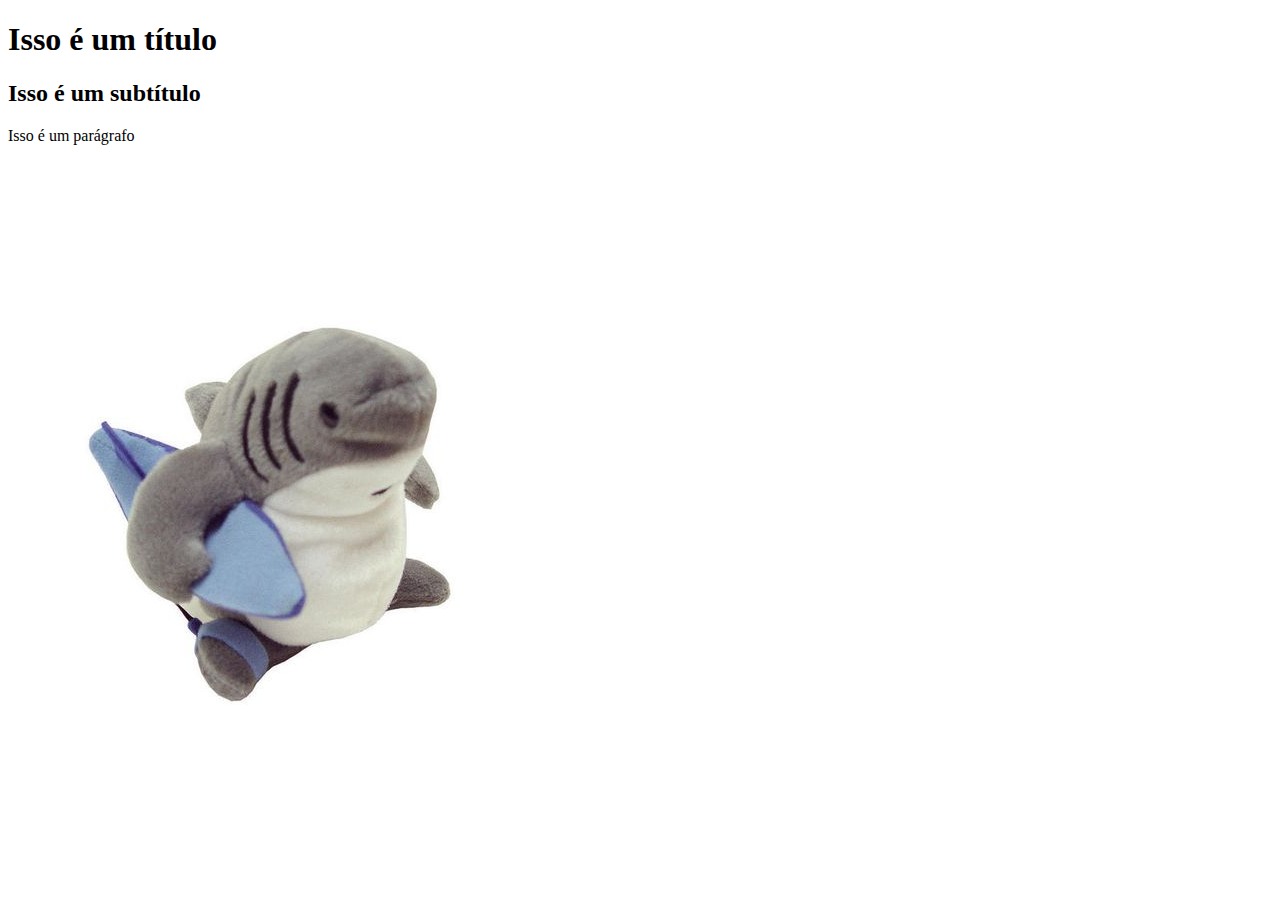
==== aulinha-e-pa/index.html @ 5791cec1 "segundo commit nessa porra, agora vai" ====
<!DOCTYPE html>
<html lang="pt-br">
    <head>
            <meta charset="UTF-8">
            <meta name="viewport" content="width=device-width, initial-scale=1.0">
        <title> Djavan </title>
    </head>
    <body>
        <h1>Isso é um título</h1>
        <h2>Isso é um subtítulo</h2>
        <p>Isso é um parágrafo</p>
        <img src="b53947edac40d2f31ddd7f155a25b007.jpg" alt="Tubarão Radical UAAAAAU">
    </body>
</html>
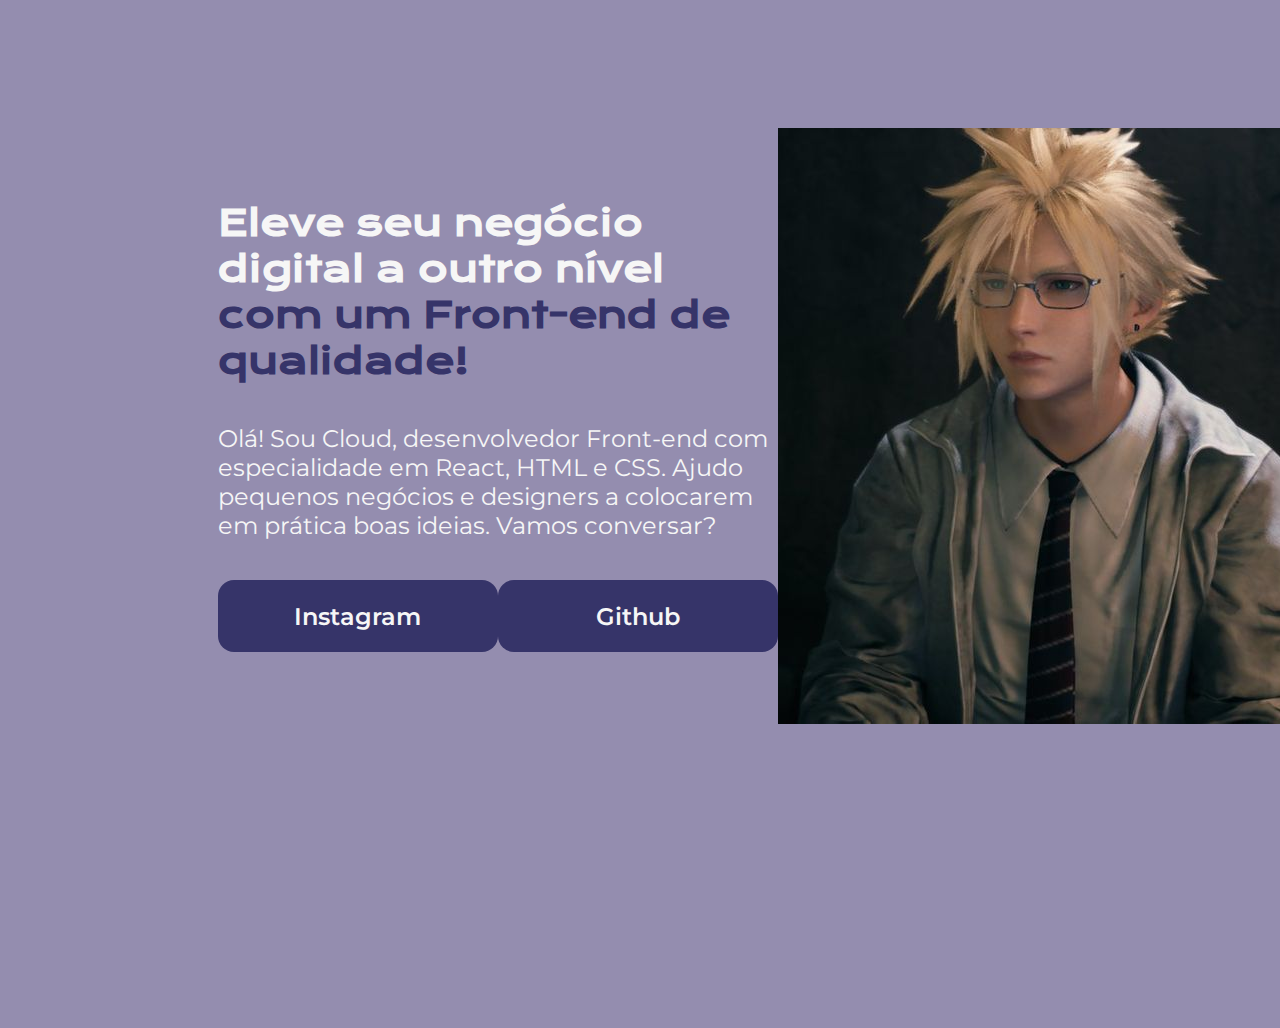
==== commit 0d09403d: "atualização 19/06/2023" ====
--- a/aulinha-e-pa/index.html
+++ b/aulinha-e-pa/index.html
@@ -1,14 +1,24 @@
 <!DOCTYPE html>
 <html lang="pt-br">
-    <head>
-            <meta charset="UTF-8">
-            <meta name="viewport" content="width=device-width, initial-scale=1.0">
-        <title> Djavan </title>
-    </head>
-    <body>
-        <h1>Isso é um título</h1>
-        <h2>Isso é um subtítulo</h2>
-        <p>Isso é um parágrafo</p>
-        <img src="b53947edac40d2f31ddd7f155a25b007.jpg" alt="Tubarão Radical UAAAAAU">
-    </body>
+<head>
+    <meta charset="UTF-8">
+    <meta name="viewport" content="width=device-width, initial-scale=1.0">
+    <link rel="stylesheet" href="style.css">
+    <title>Portfólio</title>
+</head>
+<body>
+    <header></header>
+    <main class="apresentacao">
+        <section class="apresentacao__conteudo">
+            <h1 class="apresentacao__conteudo__titulo">Eleve seu negócio digital a outro nível<strong class="titulo-destaque"> com um Front-end de qualidade!</strong></h1>
+            <p class="apresentacao__conteudo__texto">Olá! Sou Cloud, desenvolvedor Front-end com especialidade em React, HTML e CSS. Ajudo pequenos negócios e designers a colocarem em prática boas ideias. Vamos conversar?</p>
+        <div class="apresentacao__links" ;>
+            <a class="apresentacao__links__link" href="https://www.instagram.com/wh0istokki/">Instagram</a>
+            <a class="apresentacao__links__link" href="https://github.com/milkmia">Github</a>
+        </div>
+        </section>
+        <img src="b61cb3683064729a99584b38945397d9.jpg" alt="nuvem">
+    </main>
+    <footer></footer>
+</body>
 </html>--- a/aulinha-e-pa/style.css
+++ b/aulinha-e-pa/style.css
@@ -0,0 +1,61 @@
+@import url('https://fonts.googleapis.com/css2?family=Krona+One&display=swap');
+@import url('https://fonts.googleapis.com/css2?family=Montserrat&display=swap');
+@import url('https://fonts.googleapis.com/css2?family=Montserrat:wght@600&display=swap');
+
+*{
+    margin: 0;
+    padding: 0;
+}
+
+body {
+    height: 100vh;
+    box-sizing: border-box;
+    background-color: #948daf;
+    color: #f6f6f6;
+}
+
+.titulo-destaque {
+    color: #363469;
+}
+
+.apresentacao {
+    margin: 10% 17%;
+    display: flex;
+    align-items: center;
+    justify-content: space-between;
+}
+
+.apresentacao__conteudo {
+    width: 615px;
+    display: flex;
+    flex-direction: column;
+    gap: 40px;
+}
+
+.apresentacao__conteudo__titulo {
+    font-size: 36px;
+    font-family: 'Krona One', sans-serif;
+}
+
+.apresentacao__conteudo__texto {
+    font-size: 24px;
+    font-family: 'Montserrat', sans-serif;
+}
+
+.apresentacao__links {
+    display: flex;
+    justify-content: space-between;
+}
+
+.apresentacao__links__link {
+    color: #f6f6f6;
+    text-decoration: none;
+    font-family: 'Montserrat', sans-serif;
+    font-weight: 600;
+    background-color: #363469;
+    width: 280px;
+    text-align: center;
+    border-radius: 16px;
+    font-size: 24px;
+    padding: 21.5px 0;
+}
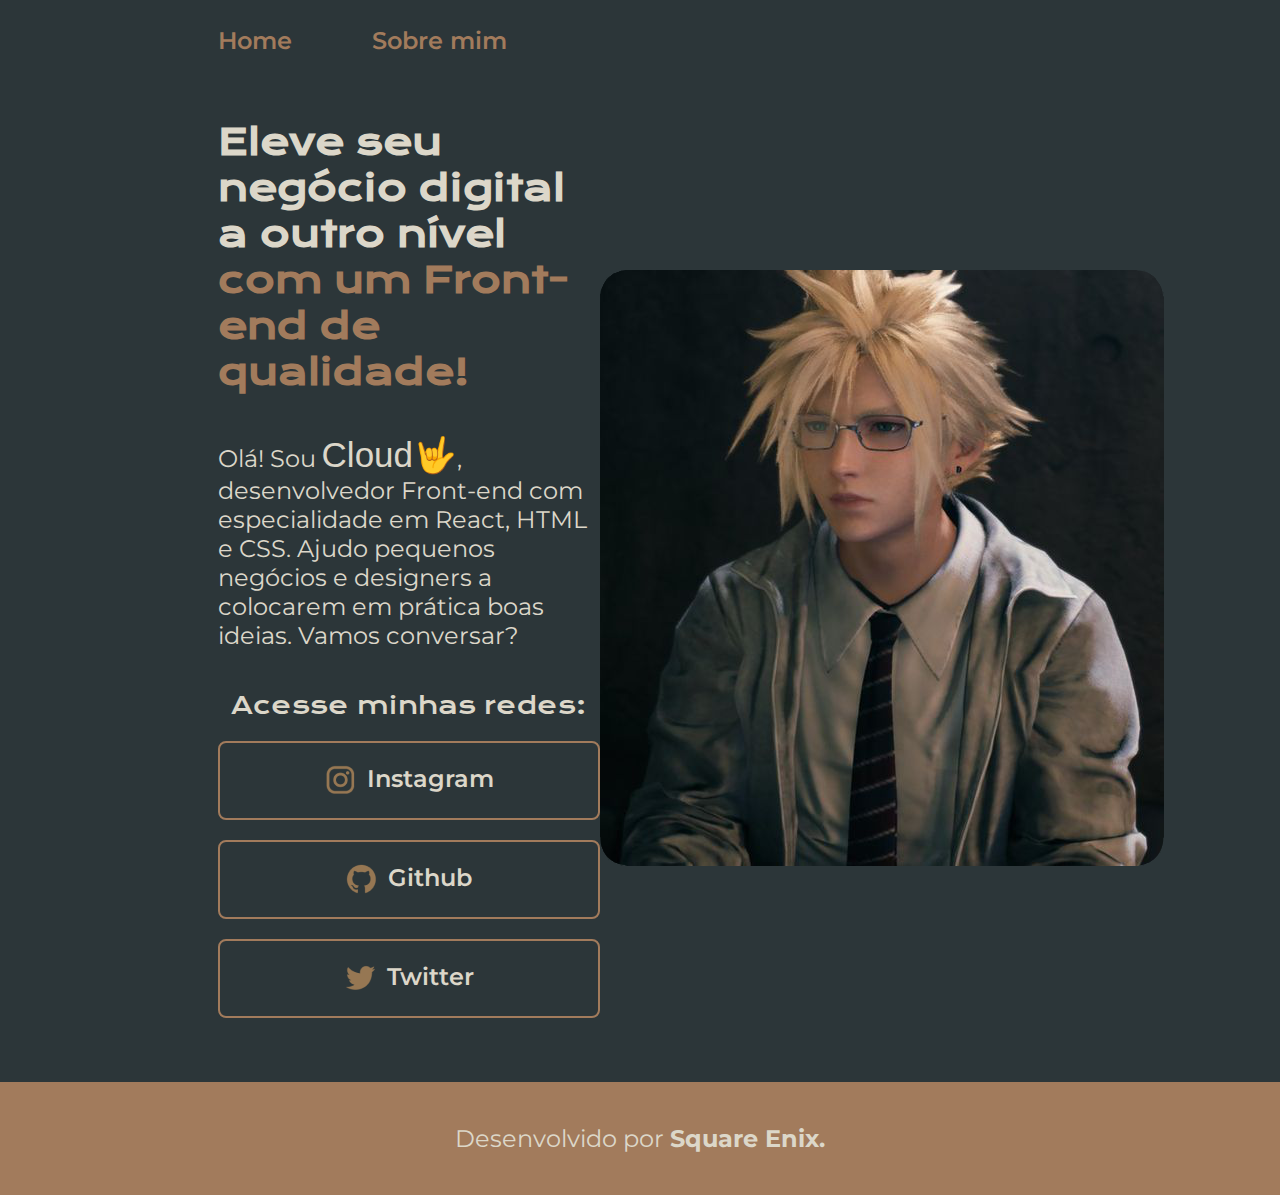
==== commit 0de4dcf4: "atualização 20/06/2023" ====
--- a/aulinha-e-pa/index.html
+++ b/aulinha-e-pa/index.html
@@ -3,22 +3,31 @@
 <head>
     <meta charset="UTF-8">
     <meta name="viewport" content="width=device-width, initial-scale=1.0">
-    <link rel="stylesheet" href="style.css">
+    <link rel="stylesheet" href="./styles/style.css">
     <title>Portfólio</title>
 </head>
 <body>
-    <header></header>
+    <header class="cabecalho">
+        <nav class="cabecalho__menu">
+            <a class="cabecalho__menu__link" href="index.html">Home</a>
+            <a class="cabecalho__menu__link" href="about.html">Sobre mim</a>
+        </nav>
+    </header>
     <main class="apresentacao">
         <section class="apresentacao__conteudo">
             <h1 class="apresentacao__conteudo__titulo">Eleve seu negócio digital a outro nível<strong class="titulo-destaque"> com um Front-end de qualidade!</strong></h1>
-            <p class="apresentacao__conteudo__texto">Olá! Sou Cloud, desenvolvedor Front-end com especialidade em React, HTML e CSS. Ajudo pequenos negócios e designers a colocarem em prática boas ideias. Vamos conversar?</p>
+            <p class="apresentacao__conteudo__texto">Olá! Sou <span class="cloud__destaque">Cloud🤟</span>, desenvolvedor Front-end com especialidade em React, HTML e CSS. Ajudo pequenos negócios e designers a colocarem em prática boas ideias. Vamos conversar?</p>
         <div class="apresentacao__links" ;>
-            <a class="apresentacao__links__link" href="https://www.instagram.com/wh0istokki/">Instagram</a>
-            <a class="apresentacao__links__link" href="https://github.com/milkmia">Github</a>
+            <h2 class="apresentacao__links__subtitulo">Acesse minhas redes:</h2>
+            <a class="apresentacao__links__link" href="https://www.instagram.com/wh0istokki/"><img src="./assets/instagram3.png"> Instagram </a>
+            <a class="apresentacao__links__link" href="https://github.com/milkmia"><img src="./assets/github3.png"> Github</a>
+            <a class="apresentacao__links__link" href="https://twitter.com/SAMEKCHI"><img src="./assets/twitter3.png"> Twitter</a>
         </div>
         </section>
-        <img src="b61cb3683064729a99584b38945397d9.jpg" alt="nuvem">
+        <img src="./assets/cloud bordado.png" alt="nuvem">
     </main>
-    <footer></footer>
+    <footer class="rodape">
+        <p>Desenvolvido por <strong>Square Enix.</strong></p>
+    </footer>
 </body>
 </html>--- a/aulinha-e-pa/styles/style.css
+++ b/aulinha-e-pa/styles/style.css
@@ -0,0 +1,126 @@
+@import url('https://fonts.googleapis.com/css2?family=Krona+One&display=swap');
+@import url('https://fonts.googleapis.com/css2?family=Montserrat&display=swap');
+@import url('https://fonts.googleapis.com/css2?family=Montserrat:wght@600&display=swap');
+@import url('https://fonts.cdnfonts.com/css/koch-fette-deutsche-schrift');
+
+:root {
+    --cor-primaria: #2C3639;
+    --cor-secundaria: #DCD7C9;
+    --cor-terciaria: #A27B5C;
+    --cor-quaternaria: #3F4E4F;
+
+    --fonte-primaria: 'Krona One', sans-serif;
+    --fonte-secundaria: 'Montserrat', sans-serif;
+    --forte-cloud: 'Koch Fette Deutsche Schrift', sans-serif;
+}
+
+*{
+    margin: 0;
+    padding: 0;
+}
+
+body {
+    /* height: 100vh; */
+    box-sizing: border-box;
+    background-color: var(--cor-primaria);
+    color: var(--cor-secundaria);
+}
+
+.cabecalho {
+    padding: 2% 0% 0% 17%;
+}
+
+.cabecalho__menu {
+    display: flex;
+    gap: 80px;
+}
+
+.cabecalho__menu__link {
+    font-family: var(--fonte-secundaria);
+    font-size: 24px;
+    font-weight: 600;
+    color: var(--cor-terciaria);
+    text-decoration: none;
+}
+
+.cabecalho__menu__link:hover {
+    color: var(--cor-quaternaria);
+}
+
+.titulo-destaque {
+    color: var(--cor-terciaria);
+}
+
+.cloud__destaque {
+    font-family: var(--forte-cloud);
+    font-size: 35px;
+}
+
+.apresentacao {
+    padding: 5% 17%;
+    display: flex;
+    align-items: center;
+    justify-content: space-between;
+}
+
+.apresentacao__conteudo {
+    width: 615px;
+    display: flex;
+    flex-direction: column;
+    gap: 40px;
+}
+
+.apresentacao__conteudo__titulo {
+    font-size: 36px;
+    font-family: var(--fonte-primaria);
+}
+
+.apresentacao__conteudo__texto {
+    font-size: 24px;
+    font-family: var(--fonte-secundaria);
+}
+
+.apresentacao__links {
+    display: flex;
+    flex-direction: column;
+    align-items: center;
+    justify-content: space-between;
+    gap: 20px;
+}
+
+.apresentacao__links__subtitulo {
+    font-family: var(--fonte-primaria);
+    font-weight: 400;
+    font-size: 24px;
+}
+
+.apresentacao__links__link {
+    color: var(--cor-secundaria);
+    text-decoration: none;
+    font-family: var(--fonte-secundaria);
+    font-weight: 600;
+    /*background-color: #363469; */
+    width: 378px;
+    text-align: center;
+    border: 2px solid var(--cor-terciaria);
+    border-radius: 8px;
+    font-size: 24px;
+    padding: 21.5px 0;
+    display: flex;
+    justify-content: center;
+    gap: 10px;
+}
+
+.apresentacao__links__link:hover {
+    background-color: var(--cor-quaternaria);
+    color: var(--cor-terciaria);
+}
+
+.rodape {
+    background-color: var(--cor-terciaria);
+    padding: 42px;
+    text-align: center;
+    font-family: 'Montserrat', sans-serif;
+    font-size: 24px;
+    font-weight: 400px;
+}
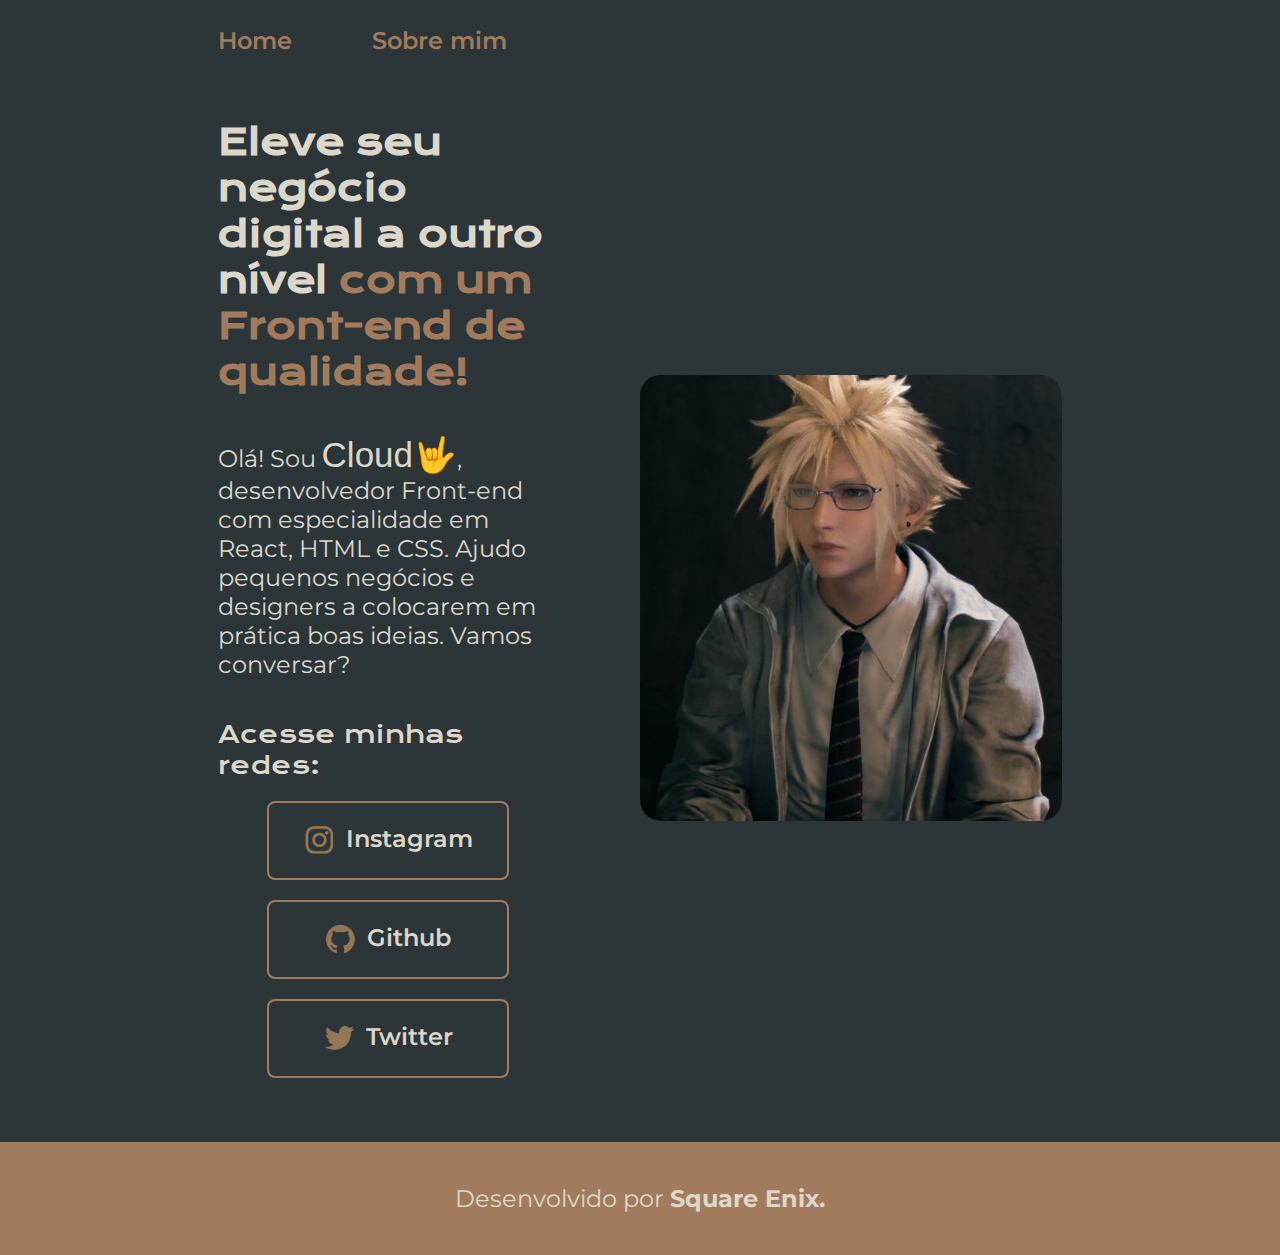
==== commit b7df225c: "atualização 23/06/2023" ====
--- a/aulinha-e-pa/index.html
+++ b/aulinha-e-pa/index.html
@@ -19,12 +19,12 @@
             <p class="apresentacao__conteudo__texto">Olá! Sou <span class="cloud__destaque">Cloud🤟</span>, desenvolvedor Front-end com especialidade em React, HTML e CSS. Ajudo pequenos negócios e designers a colocarem em prática boas ideias. Vamos conversar?</p>
         <div class="apresentacao__links" ;>
             <h2 class="apresentacao__links__subtitulo">Acesse minhas redes:</h2>
-            <a class="apresentacao__links__link" href="https://www.instagram.com/wh0istokki/"><img src="./assets/instagram3.png"> Instagram </a>
-            <a class="apresentacao__links__link" href="https://github.com/milkmia"><img src="./assets/github3.png"> Github</a>
-            <a class="apresentacao__links__link" href="https://twitter.com/SAMEKCHI"><img src="./assets/twitter3.png"> Twitter</a>
+            <a class="apresentacao__links__navegacao" href="https://www.instagram.com/wh0istokki/"><img src="./assets/instagram3.png"> Instagram </a>
+            <a class="apresentacao__links__navegacao" href="https://github.com/milkmia"><img src="./assets/github3.png"> Github</a>
+            <a class="apresentacao__links__navegacao" href="https://twitter.com/SAMEKCHI"><img src="./assets/twitter3.png"> Twitter</a>
         </div>
         </section>
-        <img src="./assets/cloud bordado.png" alt="nuvem">
+        <img class="apresentacao__imagem" src="./assets/cloud bordado.png" alt="nuvem">
     </main>
     <footer class="rodape">
         <p>Desenvolvido por <strong>Square Enix.</strong></p>
--- a/aulinha-e-pa/styles/style.css
+++ b/aulinha-e-pa/styles/style.css
@@ -37,7 +37,7 @@
 
 .cabecalho__menu__link {
     font-family: var(--fonte-secundaria);
-    font-size: 24px;
+    font-size: 1.5rem;
     font-weight: 600;
     color: var(--cor-terciaria);
     text-decoration: none;
@@ -53,7 +53,7 @@
 
 .cloud__destaque {
     font-family: var(--forte-cloud);
-    font-size: 35px;
+    font-size: 2.1875rem;
 }
 
 .apresentacao {
@@ -61,22 +61,23 @@
     display: flex;
     align-items: center;
     justify-content: space-between;
+    gap: 82px;
 }
 
 .apresentacao__conteudo {
-    width: 615px;
+    width: 50%;
     display: flex;
     flex-direction: column;
     gap: 40px;
 }
 
 .apresentacao__conteudo__titulo {
-    font-size: 36px;
+    font-size: 2.25rem;
     font-family: var(--fonte-primaria);
 }
 
 .apresentacao__conteudo__texto {
-    font-size: 24px;
+    font-size: 1.5rem;
     font-family: var(--fonte-secundaria);
 }
 
@@ -91,20 +92,20 @@
 .apresentacao__links__subtitulo {
     font-family: var(--fonte-primaria);
     font-weight: 400;
-    font-size: 24px;
+    font-size: 1.5rem;
 }
 
-.apresentacao__links__link {
+.apresentacao__links__navegacao {
     color: var(--cor-secundaria);
     text-decoration: none;
     font-family: var(--fonte-secundaria);
     font-weight: 600;
     /*background-color: #363469; */
-    width: 378px;
+    width: 70%;
     text-align: center;
     border: 2px solid var(--cor-terciaria);
     border-radius: 8px;
-    font-size: 24px;
+    font-size: 1.5rem;
     padding: 21.5px 0;
     display: flex;
     justify-content: center;
@@ -116,11 +117,35 @@
     color: var(--cor-terciaria);
 }
 
+.apresentacao__imagem {
+    width: 50%;
+}
+
 .rodape {
     background-color: var(--cor-terciaria);
     padding: 42px;
     text-align: center;
-    font-family: 'Montserrat', sans-serif;
-    font-size: 24px;
+    font-family: var(--fonte-secundaria);
+    font-size: 1.5rem;
     font-weight: 400px;
 }
+
+@media (max-width: 1200px) {
+    .cabecalho {
+        padding: 5%;
+    } 
+
+    .cabecalho__menu {
+        justify-content: center;
+    }
+
+    .apresentacao {
+        flex-direction: column-reverse;
+        padding: 5%;
+    }
+    
+    .apresentacao__conteudo {
+        width: auto;
+
+    }
+}
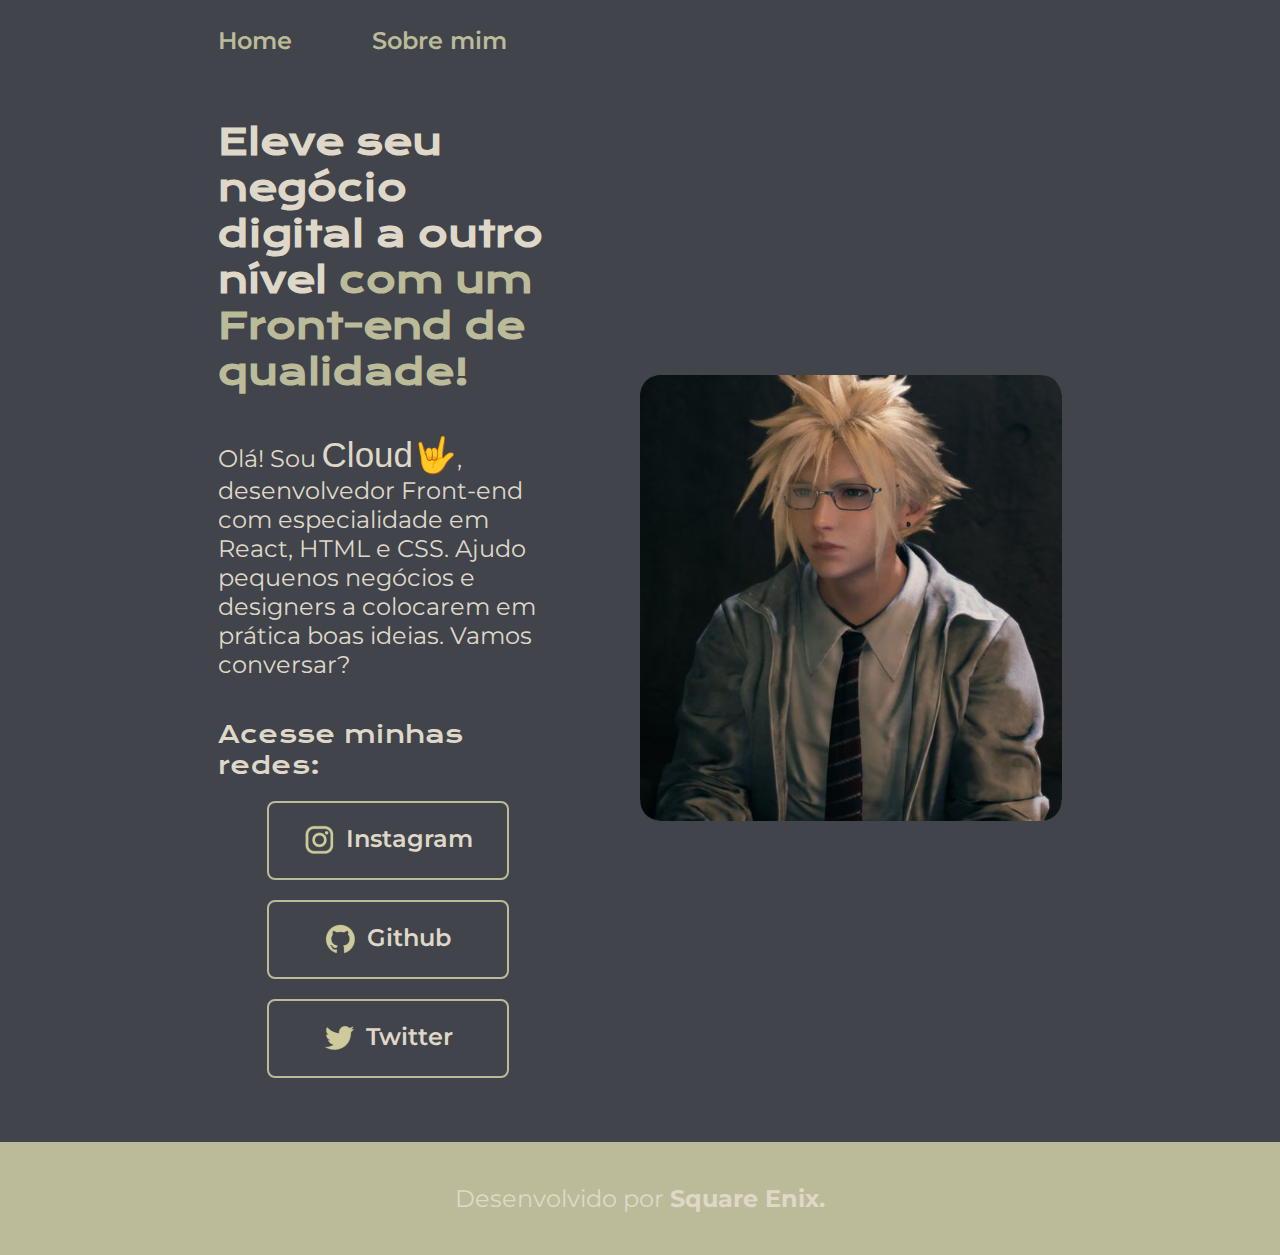
==== commit 7d4c3f53: "atualização 04/07/2023" ====
--- a/aulinha-e-pa/index.html
+++ b/aulinha-e-pa/index.html
@@ -19,9 +19,9 @@
             <p class="apresentacao__conteudo__texto">Olá! Sou <span class="cloud__destaque">Cloud🤟</span>, desenvolvedor Front-end com especialidade em React, HTML e CSS. Ajudo pequenos negócios e designers a colocarem em prática boas ideias. Vamos conversar?</p>
         <div class="apresentacao__links" ;>
             <h2 class="apresentacao__links__subtitulo">Acesse minhas redes:</h2>
-            <a class="apresentacao__links__navegacao" href="https://www.instagram.com/wh0istokki/"><img src="./assets/instagram3.png"> Instagram </a>
-            <a class="apresentacao__links__navegacao" href="https://github.com/milkmia"><img src="./assets/github3.png"> Github</a>
-            <a class="apresentacao__links__navegacao" href="https://twitter.com/SAMEKCHI"><img src="./assets/twitter3.png"> Twitter</a>
+            <a class="apresentacao__links__navegacao" href="https://www.instagram.com/wh0istokki/"><img src="./assets/instagram4.png"> Instagram </a>
+            <a class="apresentacao__links__navegacao" href="https://github.com/milkmia"><img src="./assets/github4.png"> Github</a>
+            <a class="apresentacao__links__navegacao" href="https://twitter.com/SAMEKCHI"><img src="./assets/twitter4.png"> Twitter</a>
         </div>
         </section>
         <img class="apresentacao__imagem" src="./assets/cloud bordado.png" alt="nuvem">
--- a/aulinha-e-pa/styles/style.css
+++ b/aulinha-e-pa/styles/style.css
@@ -4,10 +4,10 @@
 @import url('https://fonts.cdnfonts.com/css/koch-fette-deutsche-schrift');
 
 :root {
-    --cor-primaria: #2C3639;
-    --cor-secundaria: #DCD7C9;
-    --cor-terciaria: #A27B5C;
-    --cor-quaternaria: #3F4E4F;
+    --cor-primaria: #41444B;
+    --cor-secundaria: #DFD8C8;
+    --cor-terciaria: #BBBB99;
+    --cor-quaternaria: #52575D;
 
     --fonte-primaria: 'Krona One', sans-serif;
     --fonte-secundaria: 'Montserrat', sans-serif;
@@ -112,7 +112,7 @@
     gap: 10px;
 }
 
-.apresentacao__links__link:hover {
+.apresentacao__links__navegacao:hover {
     background-color: var(--cor-quaternaria);
     color: var(--cor-terciaria);
 }
